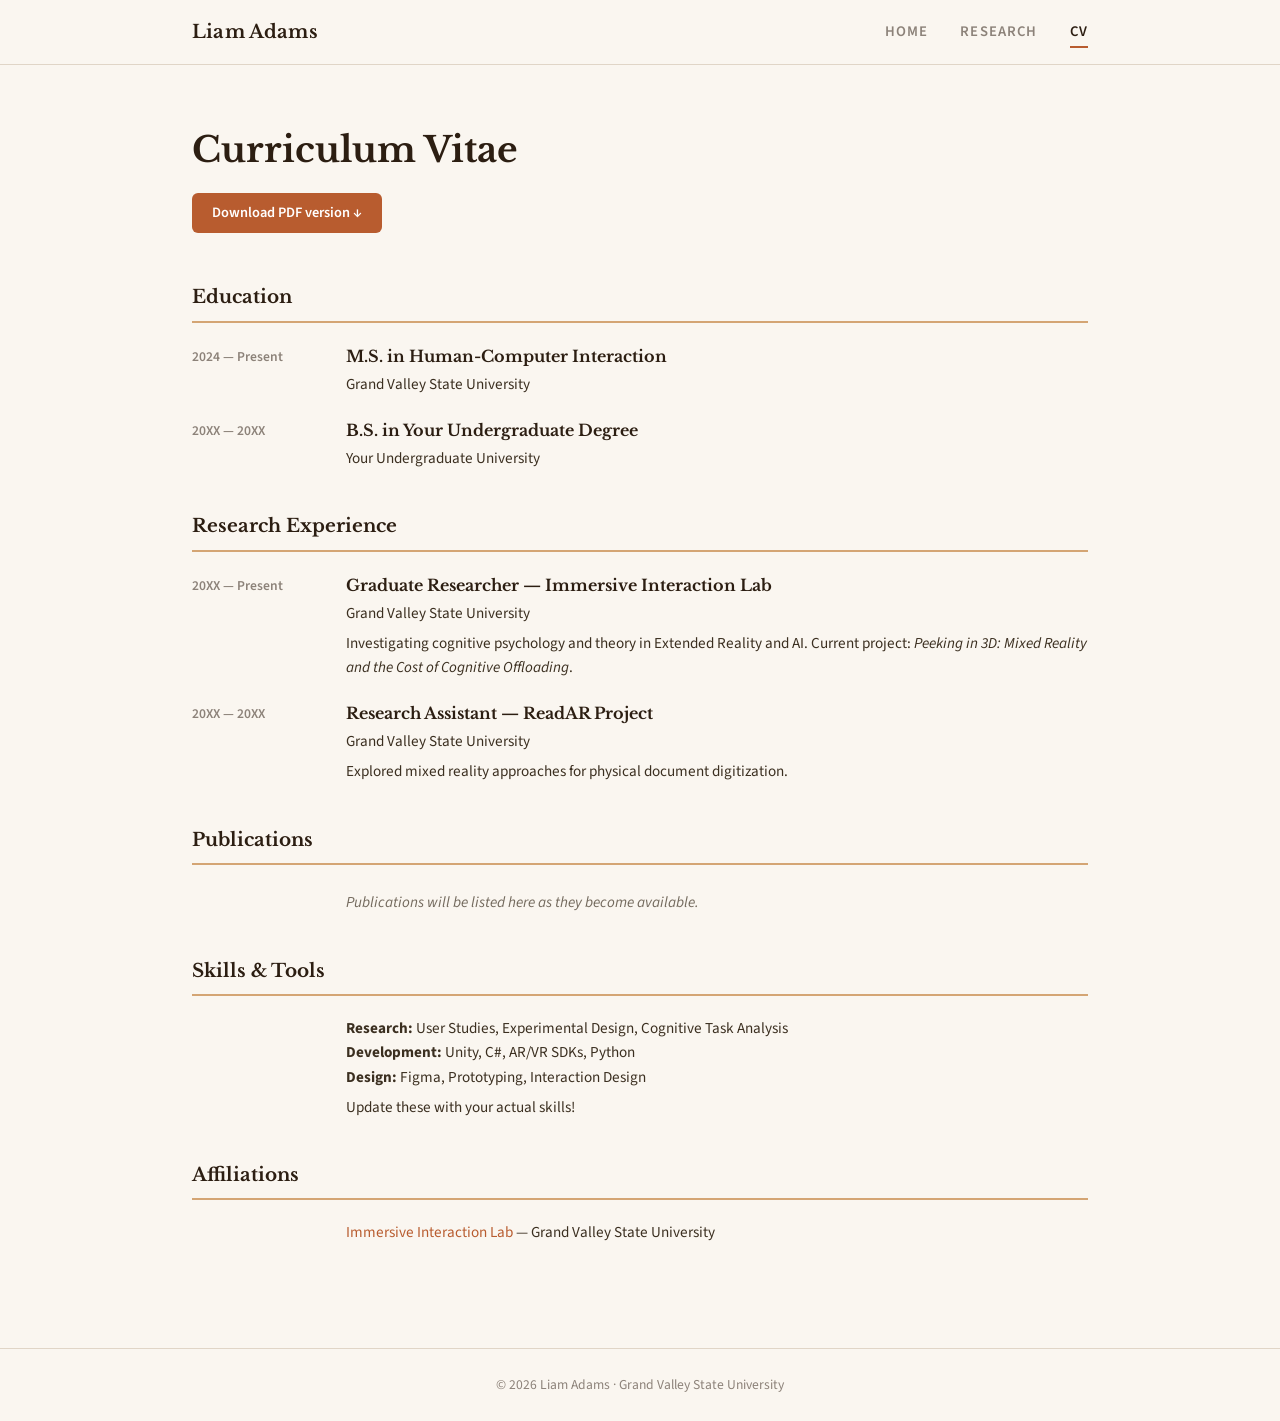
==== cv.html @ d71c00fa "Add files via upload" ====
<!DOCTYPE html>
<html lang="en">
<head>
    <meta charset="UTF-8">
    <meta name="viewport" content="width=device-width, initial-scale=1.0">
    <title>CV — Liam Adams</title>
    <link rel="preconnect" href="https://fonts.googleapis.com">
    <link href="https://fonts.googleapis.com/css2?family=Libre+Baskerville:ital,wght@0,400;0,700;1,400&family=Source+Sans+3:ital,wght@0,300;0,400;0,600;0,700;1,400&display=swap" rel="stylesheet">
    <link rel="stylesheet" href="style.css">
</head>
<body>
    <nav class="site-nav">
        <div class="nav-inner">
            <a href="index.html" class="nav-name">Liam Adams</a>
            <button class="nav-toggle" aria-label="Toggle menu">
                <span></span><span></span><span></span>
            </button>
            <ul class="nav-links">
                <li><a href="index.html">Home</a></li>
                <li><a href="research.html">Research</a></li>
                <li><a href="cv.html" class="active">CV</a></li>
            </ul>
        </div>
    </nav>

    <main class="page-cv">
        <header class="page-header">
            <h1>Curriculum Vitae</h1>
            <p class="page-subtitle">
                <a href="cv.pdf" class="download-cv" target="_blank" rel="noopener">Download PDF version &darr;</a>
            </p>
        </header>

        <div class="cv-body">

            <section class="cv-section">
                <h2>Education</h2>
                <div class="cv-entry">
                    <div class="cv-date">2024 — Present</div>
                    <div class="cv-detail">
                        <h3>M.S. in Human-Computer Interaction</h3>
                        <p>Grand Valley State University</p>
                        <!-- Add thesis title when ready -->
                        <!-- <p class="cv-note">Thesis: <em>Title Here</em></p> -->
                    </div>
                </div>
                <div class="cv-entry">
                    <div class="cv-date">20XX — 20XX</div>
                    <div class="cv-detail">
                        <h3>B.S. in Your Undergraduate Degree</h3>
                        <p>Your Undergraduate University</p>
                    </div>
                </div>
            </section>

            <section class="cv-section">
                <h2>Research Experience</h2>
                <div class="cv-entry">
                    <div class="cv-date">20XX — Present</div>
                    <div class="cv-detail">
                        <h3>Graduate Researcher — Immersive Interaction Lab</h3>
                        <p>Grand Valley State University</p>
                        <p class="cv-note">Investigating cognitive psychology and theory in Extended Reality and AI. Current project: <em>Peeking in 3D: Mixed Reality and the Cost of Cognitive Offloading</em>.</p>
                    </div>
                </div>
                <div class="cv-entry">
                    <div class="cv-date">20XX — 20XX</div>
                    <div class="cv-detail">
                        <h3>Research Assistant — ReadAR Project</h3>
                        <p>Grand Valley State University</p>
                        <p class="cv-note">Explored mixed reality approaches for physical document digitization.</p>
                    </div>
                </div>
            </section>

            <section class="cv-section">
                <h2>Publications</h2>
                <div class="cv-entry">
                    <div class="cv-date"></div>
                    <div class="cv-detail">
                        <p class="cv-note" style="font-style: italic; opacity: 0.7;">Publications will be listed here as they become available.</p>
                    </div>
                </div>
            </section>

            <section class="cv-section">
                <h2>Skills &amp; Tools</h2>
                <div class="cv-entry">
                    <div class="cv-date"></div>
                    <div class="cv-detail">
                        <!-- Customize these to match your actual skills -->
                        <p><strong>Research:</strong> User Studies, Experimental Design, Cognitive Task Analysis</p>
                        <p><strong>Development:</strong> Unity, C#, AR/VR SDKs, Python</p>
                        <p><strong>Design:</strong> Figma, Prototyping, Interaction Design</p>
                        <p class="cv-note">Update these with your actual skills!</p>
                    </div>
                </div>
            </section>

            <section class="cv-section">
                <h2>Affiliations</h2>
                <div class="cv-entry">
                    <div class="cv-date"></div>
                    <div class="cv-detail">
                        <p><a href="https://talhakhan13.github.io/lab.html" target="_blank" rel="noopener">Immersive Interaction Lab</a> — Grand Valley State University</p>
                        <!-- Add more affiliations, memberships (ACM, etc.) here -->
                    </div>
                </div>
            </section>

        </div>
    </main>

    <footer class="site-footer">
        <p>&copy; 2026 Liam Adams · Grand Valley State University</p>
    </footer>

    <script src="nav.js"></script>
</body>
</html>
---- style.css ----
/* =====================================================
   Liam Adams — Personal Research Website
   Warm & Academic Theme
   ===================================================== */

:root {
    --color-cream:      #FAF6F0;
    --color-parchment:  #F2EBE0;
    --color-warm-gray:  #8C8279;
    --color-clay:       #A67B5B;
    --color-sienna:     #8B4513;
    --color-dark:       #2C1E12;
    --color-ink:        #3B2F20;
    --color-accent:     #B85C2F;
    --color-highlight:  #D4A574;
    --color-border:     #E0D5C7;
    --color-white:      #FFFFFF;

    --font-serif:   'Libre Baskerville', Georgia, 'Times New Roman', serif;
    --font-sans:    'Source Sans 3', 'Segoe UI', Tahoma, sans-serif;

    --max-width:    960px;
    --nav-height:   64px;
}

/* ---- Reset ---- */
*, *::before, *::after { box-sizing: border-box; margin: 0; padding: 0; }

html {
    scroll-behavior: smooth;
    font-size: 16px;
}

body {
    font-family: var(--font-sans);
    background: var(--color-cream);
    color: var(--color-ink);
    line-height: 1.7;
    min-height: 100vh;
    display: flex;
    flex-direction: column;
}

a { color: var(--color-accent); text-decoration: none; transition: color 0.2s; }
a:hover { color: var(--color-sienna); }

img { max-width: 100%; height: auto; display: block; }

/* =====================================================
   Navigation
   ===================================================== */
.site-nav {
    position: sticky;
    top: 0;
    z-index: 100;
    background: var(--color-cream);
    border-bottom: 1px solid var(--color-border);
    backdrop-filter: blur(8px);
}

.nav-inner {
    max-width: var(--max-width);
    margin: 0 auto;
    padding: 0 2rem;
    height: var(--nav-height);
    display: flex;
    align-items: center;
    justify-content: space-between;
}

.nav-name {
    font-family: var(--font-serif);
    font-size: 1.15rem;
    font-weight: 700;
    color: var(--color-dark);
    letter-spacing: 0.01em;
}
.nav-name:hover { color: var(--color-accent); }

.nav-links {
    list-style: none;
    display: flex;
    gap: 2rem;
}

.nav-links a {
    font-family: var(--font-sans);
    font-size: 0.92rem;
    font-weight: 600;
    color: var(--color-warm-gray);
    text-transform: uppercase;
    letter-spacing: 0.08em;
    padding: 0.25rem 0;
    position: relative;
}

.nav-links a::after {
    content: '';
    position: absolute;
    bottom: -2px;
    left: 0;
    width: 0;
    height: 2px;
    background: var(--color-accent);
    transition: width 0.3s ease;
}

.nav-links a:hover,
.nav-links a.active {
    color: var(--color-dark);
}

.nav-links a:hover::after,
.nav-links a.active::after {
    width: 100%;
}

/* Mobile hamburger */
.nav-toggle {
    display: none;
    background: none;
    border: none;
    cursor: pointer;
    width: 28px;
    height: 20px;
    position: relative;
}
.nav-toggle span {
    display: block;
    width: 100%;
    height: 2px;
    background: var(--color-dark);
    position: absolute;
    left: 0;
    transition: 0.3s ease;
}
.nav-toggle span:nth-child(1) { top: 0; }
.nav-toggle span:nth-child(2) { top: 9px; }
.nav-toggle span:nth-child(3) { top: 18px; }

.nav-toggle.open span:nth-child(1) { transform: translateY(9px) rotate(45deg); }
.nav-toggle.open span:nth-child(2) { opacity: 0; }
.nav-toggle.open span:nth-child(3) { transform: translateY(-9px) rotate(-45deg); }

/* =====================================================
   Page: Home / Hero
   ===================================================== */
.page-home { flex: 1; }

.hero {
    max-width: var(--max-width);
    margin: 0 auto;
    padding: 4rem 2rem 3rem;
}

.hero-inner {
    display: flex;
    gap: 3rem;
    align-items: flex-start;
}

.hero-photo {
    flex-shrink: 0;
    width: 200px;
    height: 200px;
    border-radius: 50%;
    overflow: hidden;
    border: 4px solid var(--color-border);
    box-shadow: 0 8px 30px rgba(44, 30, 18, 0.1);
}

.hero-photo img {
    width: 100%;
    height: 100%;
    object-fit: cover;
}

.hero-text { flex: 1; }

.hero-greeting {
    font-family: var(--font-serif);
    font-style: italic;
    color: var(--color-warm-gray);
    font-size: 1rem;
    margin-bottom: 0.25rem;
}

.hero-text h1 {
    font-family: var(--font-serif);
    font-size: 2.5rem;
    font-weight: 700;
    color: var(--color-dark);
    line-height: 1.2;
    margin-bottom: 0.5rem;
}

.hero-title {
    font-size: 1.05rem;
    font-weight: 600;
    color: var(--color-clay);
    margin-bottom: 0.25rem;
}

.hero-affiliation {
    font-size: 0.95rem;
    color: var(--color-warm-gray);
    margin-bottom: 1.25rem;
}

.hero-bio {
    font-size: 1.05rem;
    line-height: 1.8;
    color: var(--color-ink);
    max-width: 560px;
    margin-bottom: 1.5rem;
}

/* Social links */
.hero-links {
    display: flex;
    gap: 1rem;
    flex-wrap: wrap;
}

.social-link {
    display: inline-flex;
    align-items: center;
    gap: 0.4rem;
    padding: 0.5rem 1rem;
    background: var(--color-parchment);
    border: 1px solid var(--color-border);
    border-radius: 6px;
    font-size: 0.88rem;
    font-weight: 600;
    color: var(--color-ink);
    transition: all 0.2s;
}

.social-link:hover {
    background: var(--color-accent);
    border-color: var(--color-accent);
    color: var(--color-white);
}

.social-link svg { flex-shrink: 0; }

/* Highlights */
.home-highlights {
    max-width: var(--max-width);
    margin: 0 auto;
    padding: 0 2rem 4rem;
    display: grid;
    grid-template-columns: 1fr 1fr;
    gap: 1.5rem;
}

.highlight-card {
    background: var(--color-white);
    border: 1px solid var(--color-border);
    border-radius: 10px;
    padding: 2rem;
}

.highlight-card h3 {
    font-family: var(--font-serif);
    font-size: 0.85rem;
    text-transform: uppercase;
    letter-spacing: 0.1em;
    color: var(--color-warm-gray);
    margin-bottom: 0.75rem;
}

.highlight-title {
    font-family: var(--font-serif);
    font-size: 1.1rem;
    font-weight: 700;
    color: var(--color-dark);
    margin-bottom: 0.5rem;
    line-height: 1.4;
}

.highlight-card p {
    font-size: 0.95rem;
    color: var(--color-ink);
    line-height: 1.65;
}

.card-link {
    display: inline-block;
    margin-top: 1rem;
    font-weight: 600;
    font-size: 0.9rem;
}

.interest-tags {
    list-style: none;
    display: flex;
    flex-wrap: wrap;
    gap: 0.5rem;
}

.interest-tags li {
    padding: 0.35rem 0.9rem;
    background: var(--color-parchment);
    border-radius: 20px;
    font-size: 0.85rem;
    font-weight: 500;
    color: var(--color-ink);
    border: 1px solid var(--color-border);
}

/* =====================================================
   Page Headers (Research, CV)
   ===================================================== */
.page-header {
    max-width: var(--max-width);
    margin: 0 auto;
    padding: 3.5rem 2rem 2rem;
}

.page-header h1 {
    font-family: var(--font-serif);
    font-size: 2.2rem;
    font-weight: 700;
    color: var(--color-dark);
    margin-bottom: 0.75rem;
}

.page-subtitle {
    font-size: 1.05rem;
    color: var(--color-warm-gray);
    max-width: 620px;
    line-height: 1.7;
}

/* =====================================================
   Page: Research
   ===================================================== */
.page-research { flex: 1; }

.research-section {
    max-width: var(--max-width);
    margin: 0 auto;
    padding: 0 2rem 2.5rem;
}

.section-label {
    margin-bottom: 1rem;
}

.section-label span {
    display: inline-block;
    font-family: var(--font-serif);
    font-size: 0.78rem;
    font-weight: 700;
    text-transform: uppercase;
    letter-spacing: 0.12em;
    color: var(--color-warm-gray);
    border-bottom: 2px solid var(--color-highlight);
    padding-bottom: 0.25rem;
}

.research-card {
    background: var(--color-white);
    border: 1px solid var(--color-border);
    border-radius: 10px;
    padding: 2rem;
    position: relative;
    transition: box-shadow 0.3s;
}

.research-card:hover {
    box-shadow: 0 4px 20px rgba(44, 30, 18, 0.08);
}

.research-card.current { border-left: 4px solid var(--color-accent); }
.research-card.past    { border-left: 4px solid var(--color-clay); }
.research-card.future  { border-left: 4px solid var(--color-highlight); }

.card-status {
    font-size: 0.75rem;
    font-weight: 700;
    text-transform: uppercase;
    letter-spacing: 0.1em;
    color: var(--color-accent);
    margin-bottom: 0.5rem;
}

.research-card.past .card-status    { color: var(--color-clay); }
.research-card.future .card-status  { color: var(--color-highlight); }

.research-card h2 {
    font-family: var(--font-serif);
    font-size: 1.25rem;
    font-weight: 700;
    color: var(--color-dark);
    margin-bottom: 0.75rem;
    line-height: 1.4;
}

.research-card p {
    font-size: 0.98rem;
    line-height: 1.7;
    color: var(--color-ink);
    margin-bottom: 1rem;
}

.card-tags {
    display: flex;
    flex-wrap: wrap;
    gap: 0.4rem;
}

.card-tags span {
    padding: 0.25rem 0.7rem;
    background: var(--color-parchment);
    border-radius: 4px;
    font-size: 0.8rem;
    font-weight: 500;
    color: var(--color-warm-gray);
}

.btn-paper {
    display: inline-block;
    margin-top: 0.5rem;
    padding: 0.5rem 1.25rem;
    background: var(--color-accent);
    color: var(--color-white);
    border-radius: 6px;
    font-weight: 600;
    font-size: 0.88rem;
    transition: background 0.2s;
}
.btn-paper:hover { background: var(--color-sienna); color: var(--color-white); }

.publications-placeholder {
    background: var(--color-white);
    border: 1px dashed var(--color-border);
    border-radius: 10px;
    padding: 2rem;
    text-align: center;
}

.publications-placeholder p {
    font-style: italic;
    color: var(--color-warm-gray);
}

/* =====================================================
   Page: CV
   ===================================================== */
.page-cv { flex: 1; }

.download-cv {
    display: inline-flex;
    align-items: center;
    gap: 0.35rem;
    font-weight: 600;
    padding: 0.5rem 1.25rem;
    background: var(--color-accent);
    color: var(--color-white);
    border-radius: 6px;
    font-size: 0.9rem;
    transition: background 0.2s;
}
.download-cv:hover { background: var(--color-sienna); color: var(--color-white); }

.cv-body {
    max-width: var(--max-width);
    margin: 0 auto;
    padding: 1rem 2rem 4rem;
}

.cv-section {
    margin-bottom: 2.5rem;
}

.cv-section h2 {
    font-family: var(--font-serif);
    font-size: 1.15rem;
    font-weight: 700;
    color: var(--color-dark);
    padding-bottom: 0.5rem;
    border-bottom: 2px solid var(--color-highlight);
    margin-bottom: 1.25rem;
}

.cv-entry {
    display: flex;
    gap: 1.5rem;
    margin-bottom: 1.25rem;
}

.cv-date {
    flex-shrink: 0;
    width: 130px;
    font-size: 0.85rem;
    font-weight: 600;
    color: var(--color-warm-gray);
    padding-top: 0.15rem;
}

.cv-detail { flex: 1; }

.cv-detail h3 {
    font-family: var(--font-serif);
    font-size: 1rem;
    font-weight: 700;
    color: var(--color-dark);
    margin-bottom: 0.15rem;
}

.cv-detail p {
    font-size: 0.95rem;
    line-height: 1.6;
    color: var(--color-ink);
}

.cv-note {
    font-size: 0.9rem;
    color: var(--color-warm-gray);
    margin-top: 0.35rem;
}

/* =====================================================
   Footer
   ===================================================== */
.site-footer {
    border-top: 1px solid var(--color-border);
    padding: 1.5rem 2rem;
    text-align: center;
    font-size: 0.85rem;
    color: var(--color-warm-gray);
    margin-top: auto;
}

/* =====================================================
   Responsive
   ===================================================== */
@media (max-width: 768px) {
    .nav-toggle { display: block; }

    .nav-links {
        display: none;
        position: absolute;
        top: var(--nav-height);
        left: 0;
        right: 0;
        background: var(--color-cream);
        border-bottom: 1px solid var(--color-border);
        flex-direction: column;
        padding: 1rem 2rem;
        gap: 0.75rem;
    }

    .nav-links.open { display: flex; }

    .hero-inner {
        flex-direction: column;
        align-items: center;
        text-align: center;
    }

    .hero-text h1 { font-size: 2rem; }
    .hero-bio { max-width: 100%; }
    .hero-links { justify-content: center; }

    .home-highlights {
        grid-template-columns: 1fr;
    }

    .cv-entry {
        flex-direction: column;
        gap: 0.25rem;
    }

    .cv-date { width: auto; }
}

@media (max-width: 480px) {
    .hero-photo {
        width: 150px;
        height: 150px;
    }

    .hero-text h1 { font-size: 1.65rem; }
    .page-header h1 { font-size: 1.75rem; }
}
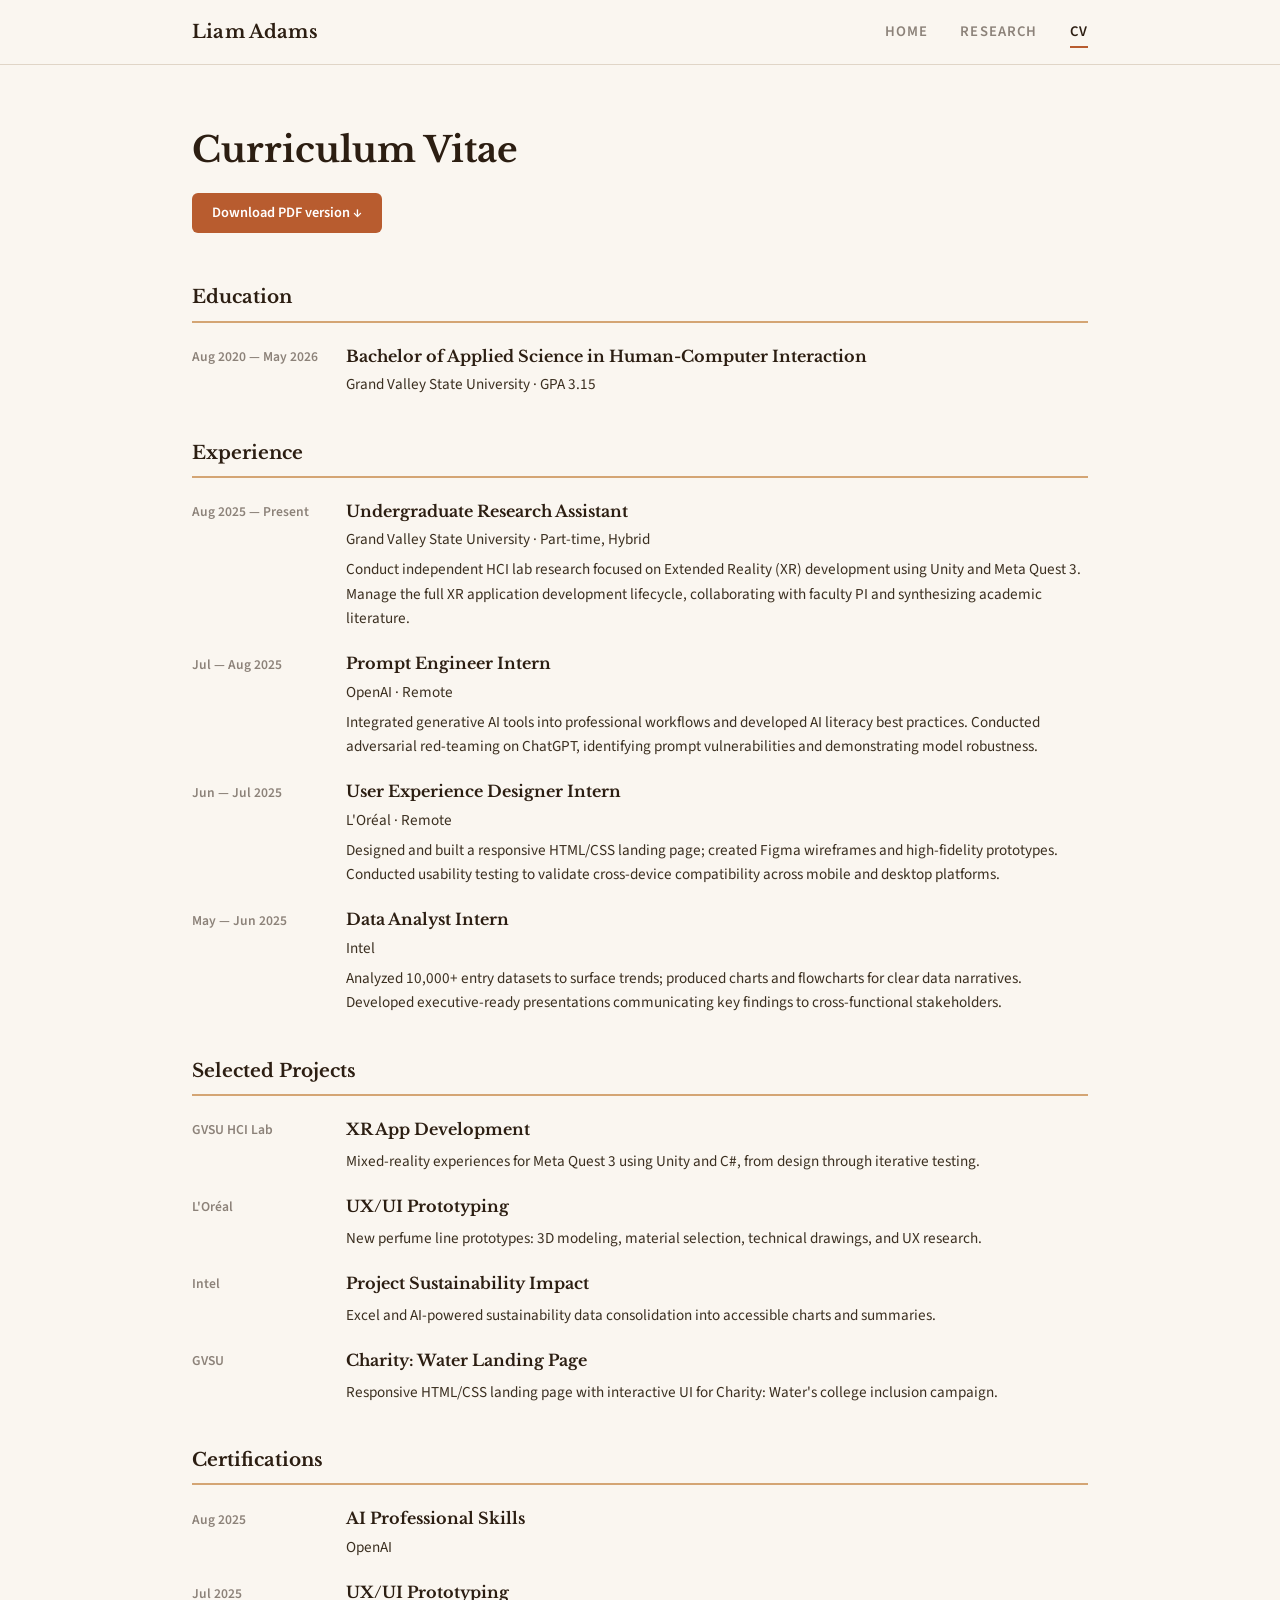
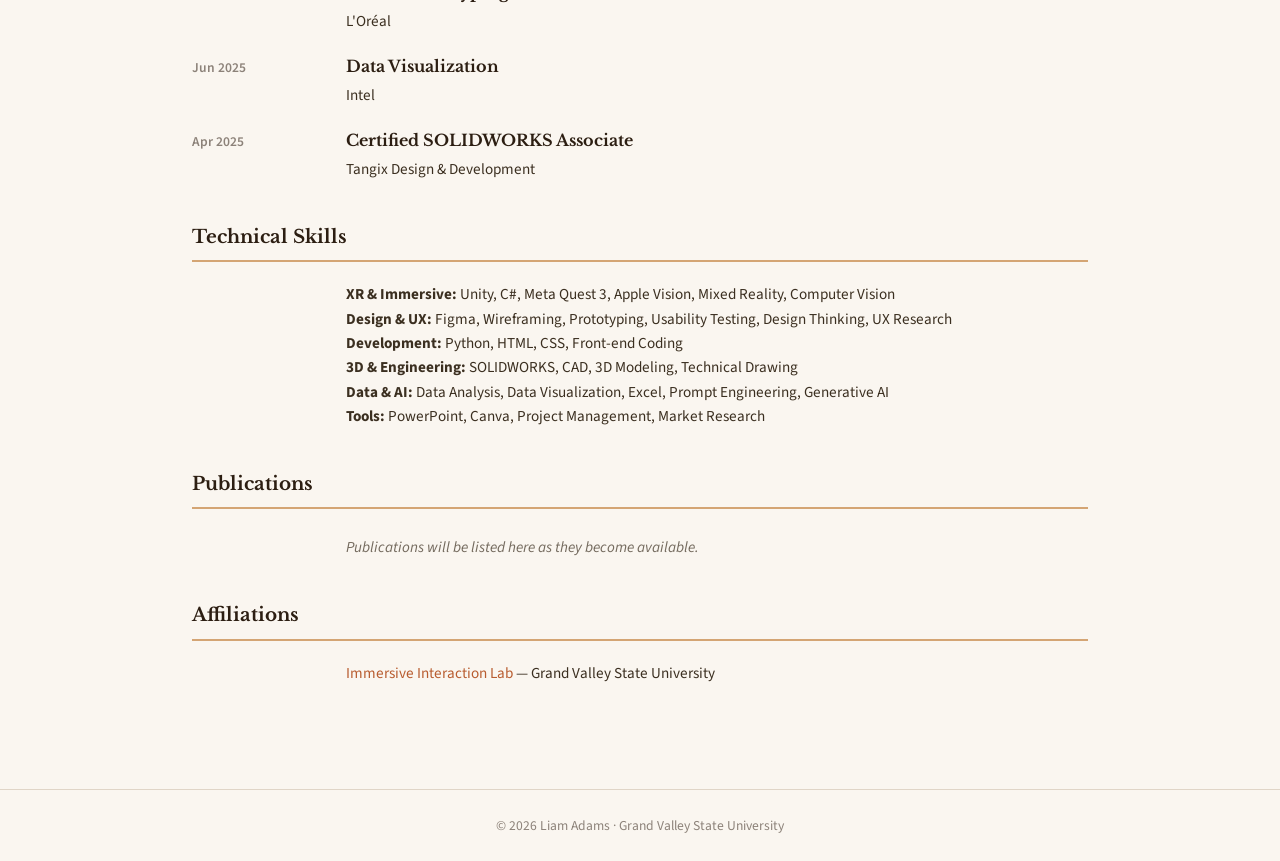
==== commit bc0300b6: "Update cv.html" ====
--- a/cv.html
+++ b/cv.html
@@ -33,46 +33,138 @@
 
         <div class="cv-body">
 
+            <!-- EDUCATION -->
             <section class="cv-section">
                 <h2>Education</h2>
                 <div class="cv-entry">
-                    <div class="cv-date">2024 — Present</div>
+                    <div class="cv-date">Aug 2020 — May 2026</div>
                     <div class="cv-detail">
-                        <h3>M.S. in Human-Computer Interaction</h3>
-                        <p>Grand Valley State University</p>
-                        <!-- Add thesis title when ready -->
-                        <!-- <p class="cv-note">Thesis: <em>Title Here</em></p> -->
-                    </div>
-                </div>
-                <div class="cv-entry">
-                    <div class="cv-date">20XX — 20XX</div>
-                    <div class="cv-detail">
-                        <h3>B.S. in Your Undergraduate Degree</h3>
-                        <p>Your Undergraduate University</p>
+                        <h3>Bachelor of Applied Science in Human-Computer Interaction</h3>
+                        <p>Grand Valley State University · GPA 3.15</p>
                     </div>
                 </div>
             </section>
 
+            <!-- EXPERIENCE -->
             <section class="cv-section">
-                <h2>Research Experience</h2>
+                <h2>Experience</h2>
                 <div class="cv-entry">
-                    <div class="cv-date">20XX — Present</div>
+                    <div class="cv-date">Aug 2025 — Present</div>
                     <div class="cv-detail">
-                        <h3>Graduate Researcher — Immersive Interaction Lab</h3>
-                        <p>Grand Valley State University</p>
-                        <p class="cv-note">Investigating cognitive psychology and theory in Extended Reality and AI. Current project: <em>Peeking in 3D: Mixed Reality and the Cost of Cognitive Offloading</em>.</p>
+                        <h3>Undergraduate Research Assistant</h3>
+                        <p>Grand Valley State University · Part-time, Hybrid</p>
+                        <p class="cv-note">Conduct independent HCI lab research focused on Extended Reality (XR) development using Unity and Meta Quest 3. Manage the full XR application development lifecycle, collaborating with faculty PI and synthesizing academic literature.</p>
                     </div>
                 </div>
                 <div class="cv-entry">
-                    <div class="cv-date">20XX — 20XX</div>
+                    <div class="cv-date">Jul — Aug 2025</div>
                     <div class="cv-detail">
-                        <h3>Research Assistant — ReadAR Project</h3>
-                        <p>Grand Valley State University</p>
-                        <p class="cv-note">Explored mixed reality approaches for physical document digitization.</p>
+                        <h3>Prompt Engineer Intern</h3>
+                        <p>OpenAI · Remote</p>
+                        <p class="cv-note">Integrated generative AI tools into professional workflows and developed AI literacy best practices. Conducted adversarial red-teaming on ChatGPT, identifying prompt vulnerabilities and demonstrating model robustness.</p>
+                    </div>
+                </div>
+                <div class="cv-entry">
+                    <div class="cv-date">Jun — Jul 2025</div>
+                    <div class="cv-detail">
+                        <h3>User Experience Designer Intern</h3>
+                        <p>L'Oréal · Remote</p>
+                        <p class="cv-note">Designed and built a responsive HTML/CSS landing page; created Figma wireframes and high-fidelity prototypes. Conducted usability testing to validate cross-device compatibility across mobile and desktop platforms.</p>
+                    </div>
+                </div>
+                <div class="cv-entry">
+                    <div class="cv-date">May — Jun 2025</div>
+                    <div class="cv-detail">
+                        <h3>Data Analyst Intern</h3>
+                        <p>Intel</p>
+                        <p class="cv-note">Analyzed 10,000+ entry datasets to surface trends; produced charts and flowcharts for clear data narratives. Developed executive-ready presentations communicating key findings to cross-functional stakeholders.</p>
                     </div>
                 </div>
             </section>
 
+            <!-- SELECTED PROJECTS -->
+            <section class="cv-section">
+                <h2>Selected Projects</h2>
+                <div class="cv-entry">
+                    <div class="cv-date">GVSU HCI Lab</div>
+                    <div class="cv-detail">
+                        <h3>XR App Development</h3>
+                        <p class="cv-note">Mixed-reality experiences for Meta Quest 3 using Unity and C#, from design through iterative testing.</p>
+                    </div>
+                </div>
+                <div class="cv-entry">
+                    <div class="cv-date">L'Oréal</div>
+                    <div class="cv-detail">
+                        <h3>UX/UI Prototyping</h3>
+                        <p class="cv-note">New perfume line prototypes: 3D modeling, material selection, technical drawings, and UX research.</p>
+                    </div>
+                </div>
+                <div class="cv-entry">
+                    <div class="cv-date">Intel</div>
+                    <div class="cv-detail">
+                        <h3>Project Sustainability Impact</h3>
+                        <p class="cv-note">Excel and AI-powered sustainability data consolidation into accessible charts and summaries.</p>
+                    </div>
+                </div>
+                <div class="cv-entry">
+                    <div class="cv-date">GVSU</div>
+                    <div class="cv-detail">
+                        <h3>Charity: Water Landing Page</h3>
+                        <p class="cv-note">Responsive HTML/CSS landing page with interactive UI for Charity: Water's college inclusion campaign.</p>
+                    </div>
+                </div>
+            </section>
+
+            <!-- CERTIFICATIONS -->
+            <section class="cv-section">
+                <h2>Certifications</h2>
+                <div class="cv-entry">
+                    <div class="cv-date">Aug 2025</div>
+                    <div class="cv-detail">
+                        <h3>AI Professional Skills</h3>
+                        <p>OpenAI</p>
+                    </div>
+                </div>
+                <div class="cv-entry">
+                    <div class="cv-date">Jul 2025</div>
+                    <div class="cv-detail">
+                        <h3>UX/UI Prototyping</h3>
+                        <p>L'Oréal</p>
+                    </div>
+                </div>
+                <div class="cv-entry">
+                    <div class="cv-date">Jun 2025</div>
+                    <div class="cv-detail">
+                        <h3>Data Visualization</h3>
+                        <p>Intel</p>
+                    </div>
+                </div>
+                <div class="cv-entry">
+                    <div class="cv-date">Apr 2025</div>
+                    <div class="cv-detail">
+                        <h3>Certified SOLIDWORKS Associate</h3>
+                        <p>Tangix Design &amp; Development</p>
+                    </div>
+                </div>
+            </section>
+
+            <!-- TECHNICAL SKILLS -->
+            <section class="cv-section">
+                <h2>Technical Skills</h2>
+                <div class="cv-entry">
+                    <div class="cv-date"></div>
+                    <div class="cv-detail">
+                        <p><strong>XR &amp; Immersive:</strong> Unity, C#, Meta Quest 3, Apple Vision, Mixed Reality, Computer Vision</p>
+                        <p><strong>Design &amp; UX:</strong> Figma, Wireframing, Prototyping, Usability Testing, Design Thinking, UX Research</p>
+                        <p><strong>Development:</strong> Python, HTML, CSS, Front-end Coding</p>
+                        <p><strong>3D &amp; Engineering:</strong> SOLIDWORKS, CAD, 3D Modeling, Technical Drawing</p>
+                        <p><strong>Data &amp; AI:</strong> Data Analysis, Data Visualization, Excel, Prompt Engineering, Generative AI</p>
+                        <p><strong>Tools:</strong> PowerPoint, Canva, Project Management, Market Research</p>
+                    </div>
+                </div>
+            </section>
+
+            <!-- PUBLICATIONS -->
             <section class="cv-section">
                 <h2>Publications</h2>
                 <div class="cv-entry">
@@ -83,27 +175,13 @@
                 </div>
             </section>
 
-            <section class="cv-section">
-                <h2>Skills &amp; Tools</h2>
-                <div class="cv-entry">
-                    <div class="cv-date"></div>
-                    <div class="cv-detail">
-                        <!-- Customize these to match your actual skills -->
-                        <p><strong>Research:</strong> User Studies, Experimental Design, Cognitive Task Analysis</p>
-                        <p><strong>Development:</strong> Unity, C#, AR/VR SDKs, Python</p>
-                        <p><strong>Design:</strong> Figma, Prototyping, Interaction Design</p>
-                        <p class="cv-note">Update these with your actual skills!</p>
-                    </div>
-                </div>
-            </section>
-
+            <!-- AFFILIATIONS -->
             <section class="cv-section">
                 <h2>Affiliations</h2>
                 <div class="cv-entry">
                     <div class="cv-date"></div>
                     <div class="cv-detail">
                         <p><a href="https://talhakhan13.github.io/lab.html" target="_blank" rel="noopener">Immersive Interaction Lab</a> — Grand Valley State University</p>
-                        <!-- Add more affiliations, memberships (ACM, etc.) here -->
                     </div>
                 </div>
             </section>
